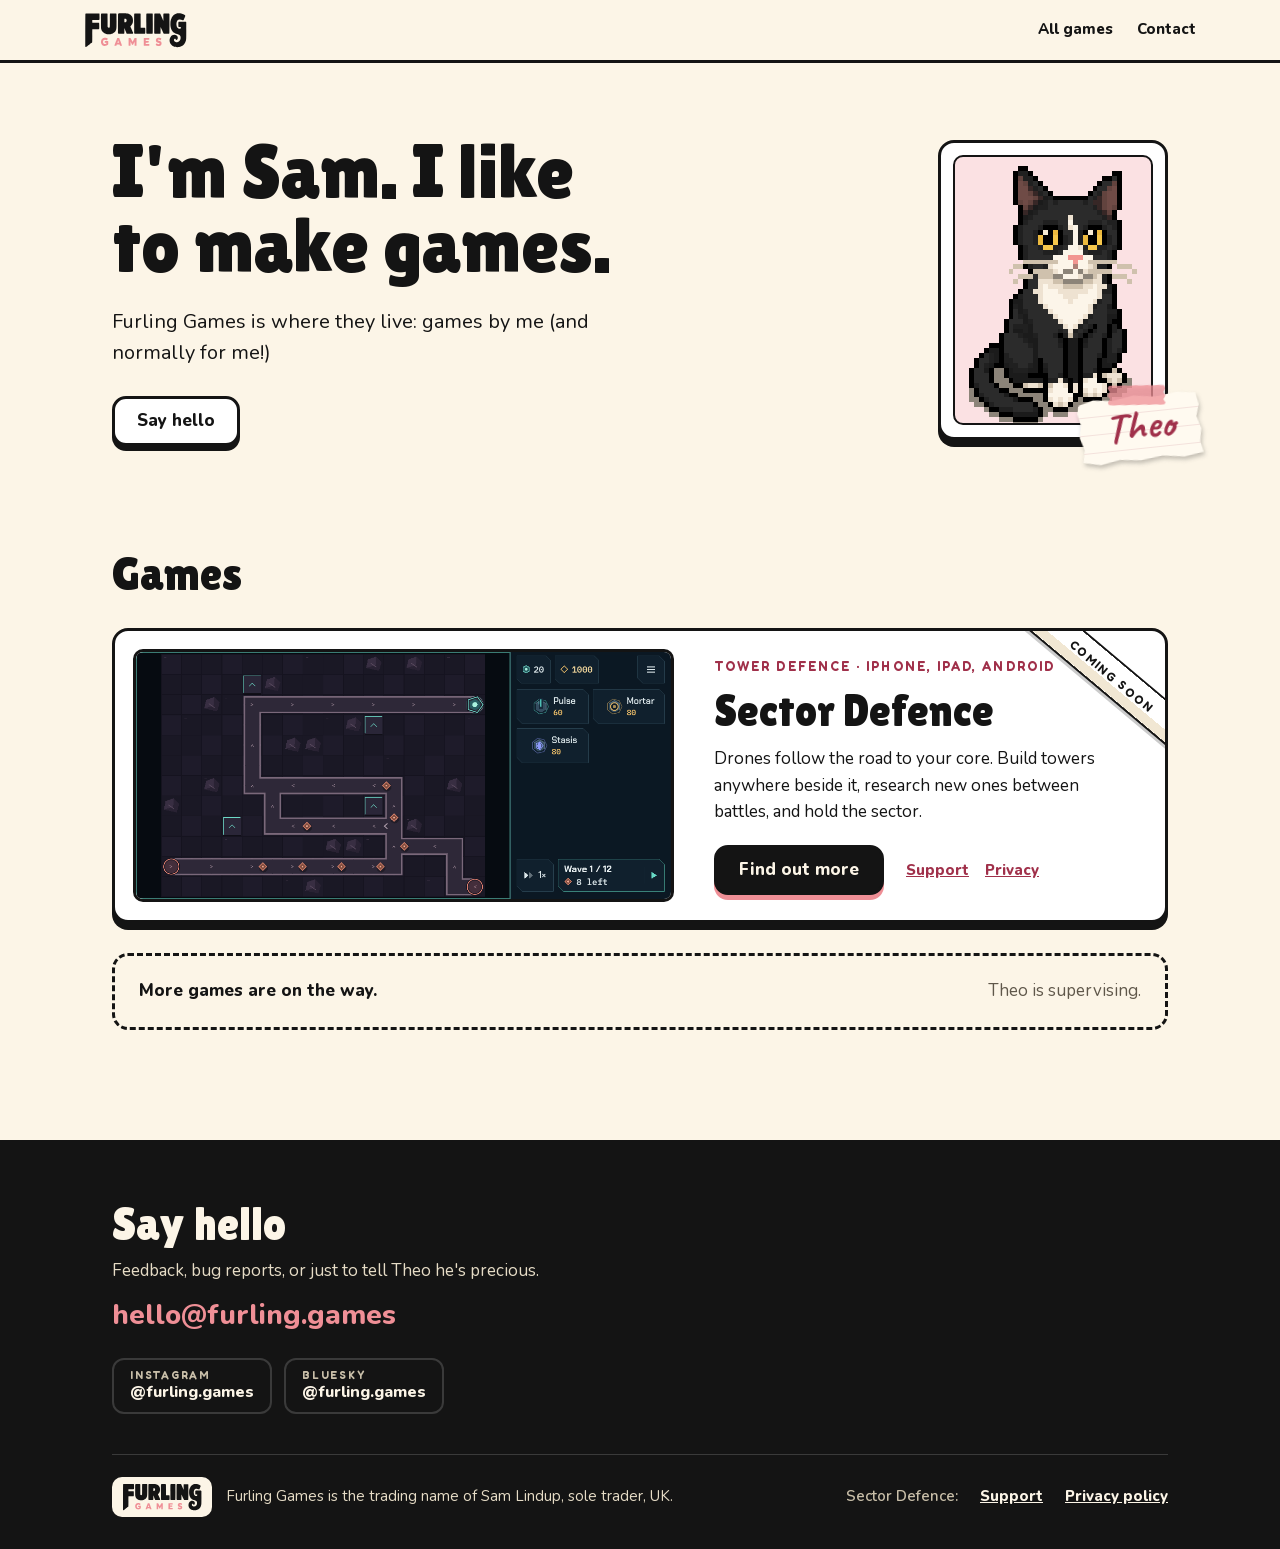
==== index.html @ 117f7cc8 "Add furling.games launch site Home page plus Sector Defence overview, support and privacy policy pag" ====
<!doctype html>
<html lang="en-GB">
<head>
<meta charset="utf-8">
<meta name="viewport" content="width=device-width, initial-scale=1">
<title>Furling Games</title>
<meta name="description" content="Furling Games is where Sam's games live, starting with Sector Defence, a tower defence game for iPhone, iPad and Android.">
<meta property="og:title" content="Furling Games">
<meta property="og:description" content="Games by Sam, starting with Sector Defence.">
<link rel="icon" href="favicon.png">
<link rel="apple-touch-icon" href="assets/img/apple-touch-icon.png">
<link rel="stylesheet" href="assets/css/fonts.css">
<link rel="stylesheet" href="assets/css/home.css">
</head>
<!-- Add class="launched" once Sector Defence is in the stores: the sash switches to "Out now". -->
<body>
<header class="bar">
  <div class="bar-in">
    <a href="./" aria-label="Furling Games home" aria-current="page"><img src="assets/brand/furling-wordmark.svg" alt="Furling Games"></a>
    <nav aria-label="Main"><a href="#games">All games</a><a href="#hello">Contact</a></nav>
  </div>
</header>

<main class="wrap">
  <section class="hero">
    <div class="hero-t">
      <h1 class="h">I'm Sam. I like to make games.</h1>
      <p class="lead">Furling Games is where they live: games by me (and normally for me!)</p>
      <div class="btns">
        <a class="bt" href="#hello">Say hello</a>
      </div>
    </div>
    <figure class="bx portrait">
      <div class="portrait-in">
        <img src="assets/img/theo.png" alt="Theo, a black and white tuxedo cat, drawn in pixel art" width="168" height="262">
      </div>
      <figcaption class="tag"><span class="hand">Theo</span></figcaption>
    </figure>
  </section>

  <section class="games" id="games">
    <h2 class="h sec-h">Games</h2>

    <article class="bx feat">
      <div class="sash if-out" aria-hidden="true"><b><i></i>Out now<i></i></b></div>
      <div class="sash soon if-soon" aria-hidden="true"><b>Coming soon</b></div>
      <a class="shot" href="sector-defence/" aria-label="Sector Defence"><img src="assets/img/sector-defence/battle-landscape.png" alt="A Sector Defence battle: drones following a winding road towards the core, with towers placed beside it" width="1040" height="480"></a>
      <div class="feat-t">
        <span class="lab">Tower defence · iPhone, iPad, Android</span>
        <h3 class="h feat-name">Sector Defence</h3>
        <p>Drones follow the road to your core. Build towers anywhere beside it, research new ones between battles, and hold the sector.</p>
        <div class="feat-links">
          <a class="bt bt-p" href="sector-defence/">Find out more</a>
          <span><a href="sector-defence/support/">Support</a><a href="sector-defence/privacy/">Privacy</a></span>
        </div>
      </div>
    </article>

    <div class="more">
      <b>More games are on the way.</b>
      <span>Theo is supervising.</span>
    </div>
  </section>
</main>

<footer class="ft" id="hello">
  <div class="wrap ft-in">
    <div class="hello">
      <h2 class="h sec-h">Say hello</h2>
      <p>Feedback, bug reports, or just to tell Theo he's precious.</p>
      <a class="mail" href="mailto:hello@furling.games">hello@furling.games</a>
      <nav class="socials" aria-label="Social">
        <a class="soc" href="https://www.instagram.com/furling.games/"><span class="lab">Instagram</span><b>@furling.games</b></a>
        <a class="soc" href="https://bsky.app/profile/furling.games"><span class="lab">Bluesky</span><b>@furling.games</b></a>
      </nav>
    </div>
    <div class="legal">
      <span class="legal-name"><span class="legal-mark"><img src="assets/brand/furling-wordmark.svg" alt="Furling Games"></span>Furling Games is the trading name of Sam Lindup, sole trader, UK.</span>
      <nav aria-label="Sector Defence">
        <span>Sector Defence:</span>
        <a href="sector-defence/support/">Support</a>
        <a href="sector-defence/privacy/">Privacy policy</a>
      </nav>
    </div>
  </div>
</footer>
</body>
</html>
---- assets/css/fonts.css ----
/* Self-hosted Google Fonts (SIL Open Font License 1.1), latin subset. */
@font-face{font-family:'Lilita One';font-style:normal;font-weight:400;font-display:swap;src:url(../fonts/lilita-one-400.woff2) format('woff2');unicode-range:U+0000-00FF, U+0131, U+0152-0153, U+02BB-02BC, U+02C6, U+02DA, U+02DC, U+0304, U+0308, U+0329, U+2000-206F, U+20AC, U+2122, U+2191, U+2193, U+2212, U+2215, U+FEFF, U+FFFD}
@font-face{font-family:'Fredoka';font-style:normal;font-weight:600;font-display:swap;src:url(../fonts/fredoka-600.woff2) format('woff2');unicode-range:U+0000-00FF, U+0131, U+0152-0153, U+02BB-02BC, U+02C6, U+02DA, U+02DC, U+0304, U+0308, U+0329, U+2000-206F, U+20AC, U+2122, U+2191, U+2193, U+2212, U+2215, U+FEFF, U+FFFD}
@font-face{font-family:'Nunito';font-style:normal;font-weight:400 800;font-display:swap;src:url(../fonts/nunito.woff2) format('woff2');unicode-range:U+0000-00FF, U+0131, U+0152-0153, U+02BB-02BC, U+02C6, U+02DA, U+02DC, U+0304, U+0308, U+0329, U+2000-206F, U+20AC, U+2122, U+2191, U+2193, U+2212, U+2215, U+FEFF, U+FFFD}
@font-face{font-family:'Caveat';font-style:normal;font-weight:700;font-display:swap;src:url(../fonts/caveat-700.woff2) format('woff2');unicode-range:U+0000-00FF, U+0131, U+0152-0153, U+02BB-02BC, U+02C6, U+02DA, U+02DC, U+0304, U+0308, U+0329, U+2000-206F, U+20AC, U+2122, U+2191, U+2193, U+2212, U+2215, U+FEFF, U+FFFD}
@font-face{font-family:'Chakra Petch';font-style:normal;font-weight:700;font-display:swap;src:url(../fonts/chakra-petch-700.woff2) format('woff2');unicode-range:U+0000-00FF, U+0131, U+0152-0153, U+02BB-02BC, U+02C6, U+02DA, U+02DC, U+0304, U+0308, U+0329, U+2000-206F, U+20AC, U+2122, U+2191, U+2193, U+2212, U+2215, U+FEFF, U+FFFD}
@font-face{font-family:'IBM Plex Sans';font-style:normal;font-weight:400 600;font-display:swap;src:url(../fonts/ibm-plex-sans.woff2) format('woff2');unicode-range:U+0000-00FF, U+0131, U+0152-0153, U+02BB-02BC, U+02C6, U+02DA, U+02DC, U+0304, U+0308, U+0329, U+2000-206F, U+20AC, U+2122, U+2191, U+2193, U+2212, U+2215, U+FEFF, U+FFFD}
@font-face{font-family:'IBM Plex Mono';font-style:normal;font-weight:600;font-display:swap;src:url(../fonts/ibm-plex-mono-600.woff2) format('woff2');unicode-range:U+0000-00FF, U+0131, U+0152-0153, U+02BB-02BC, U+02C6, U+02DA, U+02DC, U+0304, U+0308, U+0329, U+2000-206F, U+20AC, U+2122, U+2191, U+2193, U+2212, U+2215, U+FEFF, U+FFFD}
---- assets/css/home.css ----
/* Furling Games home: cream ground, keycap boxes, pink accent. */
*,*::before,*::after{box-sizing:border-box}
body{margin:0;background:#fcf5e7;color:#141414;font-family:'Nunito',system-ui,sans-serif;font-size:17px;line-height:1.55}
a{color:#a0304a}a:hover{color:#141414}
img{max-width:100%}
.wrap{max-width:1120px;margin:0 auto;padding:0 32px}
.h{font-family:'Lilita One','Arial Rounded MT Bold',sans-serif;font-weight:400}
.lab{font-family:'Fredoka',sans-serif;font-weight:600;letter-spacing:.16em;text-transform:uppercase;font-size:13px}
.hand{font-family:'Caveat','Comic Sans MS',cursive;font-weight:700;color:#a0304a}
.bx{background:#fff;border:3px solid #141414;border-radius:16px;box-shadow:0 7px 0 #141414}

/* buttons */
.bt{display:inline-flex;align-items:center;gap:10px;min-height:50px;padding:0 22px;border:3px solid #141414;border-radius:14px;box-shadow:0 5px 0 #141414;background:#fff;color:#141414;font-weight:800;font-size:17px;text-decoration:none;white-space:nowrap}
.bt:hover{color:#141414;transform:translateY(2px);box-shadow:0 3px 0 #141414}
.bt-p{background:#141414;color:#fcf5e7;box-shadow:0 5px 0 #ef8f96}
.bt-p:hover{color:#fcf5e7;box-shadow:0 3px 0 #ef8f96}

/* top bar (shared with the game pages) */
.bar{background:#fcf5e7;border-bottom:3px solid #141414}
.bar-in{max-width:1160px;margin:0 auto;padding:8px 24px;display:flex;flex-wrap:wrap;align-items:center;justify-content:space-between;gap:12px}
.bar a{color:#141414;text-decoration:none;font-family:'Nunito',sans-serif;font-weight:800;font-size:15px;min-height:44px;display:flex;align-items:center}
.bar a:hover{color:#a0304a}
.bar img{height:36px;width:auto;display:block}
.bar nav{display:flex;flex-wrap:wrap;gap:24px}

/* hero */
.hero{display:flex;flex-wrap:wrap;align-items:center;gap:48px;padding-top:72px}
.hero-t{flex:999 1 440px;min-width:0;display:flex;flex-direction:column;gap:22px}
.hero h1{margin:0;font-size:76px;line-height:.98;text-wrap:balance}
.lead{margin:0;font-size:20px;line-height:1.55;max-width:42ch}
.btns{display:flex;flex-wrap:wrap;gap:16px;padding-top:6px}
.portrait{flex:0 0 auto;margin:0 auto;padding:12px;position:relative}
.portrait-in{width:200px;height:270px;border-radius:10px;background:#fbe1e3;border:2px solid #141414;display:flex;align-items:flex-end;justify-content:center;overflow:hidden}
.portrait-in img{width:168px;height:auto;display:block;image-rendering:pixelated;margin-bottom:-4px}

/* paper scrap: torn edges via clip-path on the inner span, so the shadow sits on the wrapper */
.tag{position:absolute;bottom:-24px;right:-36px;rotate:-6deg;filter:drop-shadow(1px 3px 2px rgba(20,20,20,.25))}
.tag span{position:relative;display:block;font-size:42px;line-height:1;padding:10px 26px 14px;background:repeating-linear-gradient(transparent 0 17px,rgba(160,48,74,.12) 17px 18px),#fffaf0;
  clip-path:polygon(2% 7%,14% 1%,30% 5%,47% 0,65% 5%,83% 1%,98% 5%,100% 23%,97% 41%,100% 60%,98% 79%,100% 96%,84% 100%,66% 95%,48% 99%,31% 95%,15% 100%,1% 94%,3% 75%,0 56%,2% 37%,0 19%)}
.tag::before{content:"";position:absolute;z-index:1;top:-10px;left:50%;width:58px;height:20px;margin-left:-29px;rotate:5deg;background:rgba(239,143,150,.75);
  clip-path:polygon(3% 0,97% 0,100% 18%,96% 36%,100% 54%,96% 72%,100% 90%,97% 100%,3% 100%,0 86%,4% 68%,0 50%,4% 32%,0 14%)}

/* games */
.games{display:flex;flex-direction:column;gap:30px;padding-top:104px}
.sec-h{margin:0;font-size:46px;line-height:1.05}
.feat{position:relative;overflow:hidden;display:flex;flex-wrap:wrap;align-items:center;gap:32px;padding:18px}
.shot{flex:1 1 420px;min-width:0;border:3px solid #141414;border-radius:10px;overflow:hidden;background:#08141d}
.shot img{display:block;width:100%;height:auto}
.feat-t{flex:1 1 320px;min-width:0;display:flex;flex-direction:column;gap:12px;align-items:flex-start;padding:6px 8px}
.feat-t .lab{color:#a0304a}
.feat-name{margin:0;font-size:44px;line-height:1.05}
.feat-t p{margin:0;max-width:40ch}
.feat-links{display:flex;flex-wrap:wrap;align-items:center;gap:14px 22px;padding-top:8px}
.feat-links span{display:flex;gap:16px;font-weight:800;font-size:15px}
.more{border:3px dashed #141414;border-radius:16px;padding:22px 24px;display:flex;flex-wrap:wrap;align-items:center;justify-content:space-between;gap:10px 24px}
.more b{font-weight:800}
.more span{color:#5f574a}

/* launch switch: add class="launched" to <body> once Sector Defence is in the stores */
body:not(.launched) .if-out{display:none}
body.launched .if-soon{display:none}

/* status sash: red and gold once a game is out, plain white before */
.sash{position:absolute;top:30px;right:-58px;rotate:40deg;z-index:2;pointer-events:none}
.sash b{display:block;position:relative;overflow:hidden;white-space:nowrap;text-align:center;font-family:'Fredoka',sans-serif;font-weight:600;font-size:12px;letter-spacing:.13em;text-transform:uppercase;line-height:12px;padding:10px 58px;
  --b1:#e3485c;--b2:#c8263d;--b3:#a81a31;--tr1:#f6c94c;--tr2:#b57f22;color:#fff4cf;text-shadow:2px 2px 0 #6e0f20;
  background:linear-gradient(90deg,var(--tr1) 0 4px,var(--tr2) 4px 8px) 0 0/8px 3px repeat-x,linear-gradient(90deg,var(--tr2) 0 4px,var(--tr1) 4px 8px) 0 100%/8px 3px repeat-x,linear-gradient(var(--b1) 0 34%,var(--b2) 34% 70%,var(--b3) 70%);
  box-shadow:0 -2px 0 #141414,0 2px 0 #141414,0 5px 0 rgba(20,20,20,.22)}
.sash b i{display:inline-block;width:6px;height:6px;background:#f6c94c;rotate:45deg;margin:0 8px;vertical-align:1px;box-shadow:0 0 0 2px #6e0f20}
.sash.soon b{--b1:#fff;--b2:#fff;--b3:#f1e7d3;--tr1:transparent;--tr2:transparent;color:#141414;text-shadow:none}
.sash.soon b i{display:none}
.sash b::after{content:"";position:absolute;top:0;bottom:0;left:-40px;width:16px;background:rgba(255,255,255,.5);transform:skewX(-20deg)}
@keyframes shine{from{left:-40px}to{left:calc(100% + 40px)}}
.feat:hover .sash b::after{animation:shine .7s ease-out}

/* footer */
.ft{background:#141414;color:#fcf5e7;margin-top:110px}
.ft a{color:#fcf5e7}.ft a:hover{color:#ef8f96}
.ft-in{padding-top:60px;padding-bottom:32px;display:flex;flex-direction:column;gap:40px}
.hello{display:flex;flex-direction:column;gap:10px}
.hello p{margin:0;color:#e6dcc6}
.mail{font-size:28px;font-weight:800;text-decoration:none}
.ft a.mail{color:#ef8f96}
.socials{display:flex;flex-wrap:wrap;gap:12px;padding-top:10px}
.soc{display:inline-flex;flex-direction:column;justify-content:center;min-height:56px;padding:6px 16px;border:2px solid #3a3a3a;border-radius:12px;text-decoration:none;line-height:1.3}
.soc:hover{border-color:#ef8f96}
.soc .lab{font-size:11px;color:#c9bfa9}
.soc b{font-weight:800;font-size:16px}
.legal{display:flex;flex-wrap:wrap;justify-content:space-between;align-items:center;gap:14px 28px;padding-top:22px;border-top:1px solid #3a3a3a;font-size:15px;color:#e6dcc6}
.legal-name{display:flex;align-items:center;gap:14px}
.legal-mark{background:#fcf5e7;border-radius:10px;padding:6px 10px;line-height:0}
.legal-mark img{height:28px;width:auto}
.legal nav{display:flex;flex-wrap:wrap;gap:8px 22px;font-weight:800}
.legal nav span{font-weight:600;color:#c9bfa9}

@media (prefers-reduced-motion:reduce){.feat:hover .sash b::after{animation:none}.bt:hover{transform:none}}
@media (max-width:720px){
  .wrap{padding:0 16px}
  .bar-in{padding-left:16px;padding-right:16px}
  .hero{padding-top:44px;gap:36px}
  .hero h1{font-size:50px}
  .portrait{margin-bottom:12px}
  .tag{right:-16px}
  .sec-h{font-size:38px}
  .feat-name{font-size:36px}
  .mail{font-size:22px}
}
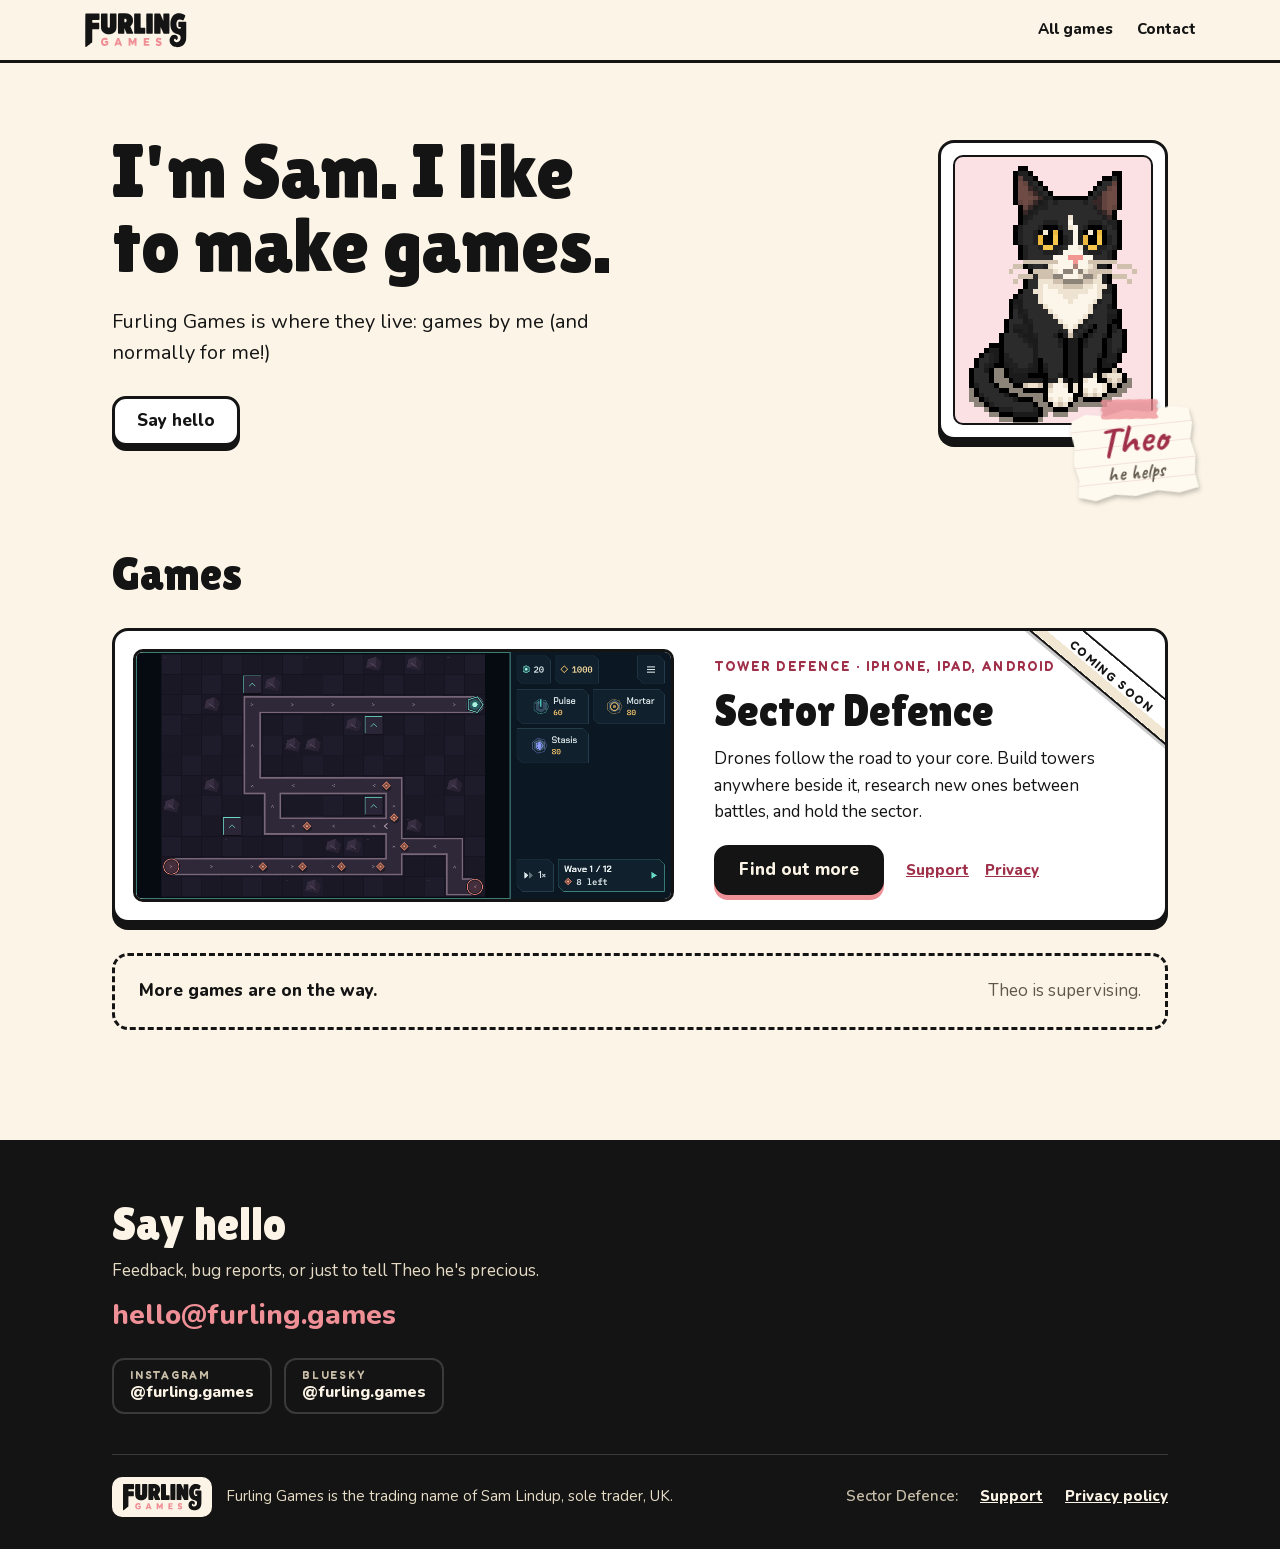
==== commit 88135300: "Mobile polish for Sector Defence and home pages - Sector Defence: more room above the game name on m" ====
--- a/index.html
+++ b/index.html
@@ -34,7 +34,7 @@
       <div class="portrait-in">
         <img src="assets/img/theo.png" alt="Theo, a black and white tuxedo cat, drawn in pixel art" width="168" height="262">
       </div>
-      <figcaption class="tag"><span class="hand">Theo</span></figcaption>
+      <figcaption class="tag"><span class="hand">Theo<small>he helps</small></span></figcaption>
     </figure>
   </section>
 
--- a/assets/css/home.css
+++ b/assets/css/home.css
@@ -34,9 +34,10 @@
 .portrait-in img{width:168px;height:auto;display:block;image-rendering:pixelated;margin-bottom:-4px}
 
 /* paper scrap: torn edges via clip-path on the inner span, so the shadow sits on the wrapper */
-.tag{position:absolute;bottom:-24px;right:-36px;rotate:-6deg;filter:drop-shadow(1px 3px 2px rgba(20,20,20,.25))}
+.tag{position:absolute;bottom:-60px;right:-30px;rotate:-6deg;filter:drop-shadow(1px 3px 2px rgba(20,20,20,.25))}
 .tag span{position:relative;display:block;font-size:42px;line-height:1;padding:10px 26px 14px;background:repeating-linear-gradient(transparent 0 17px,rgba(160,48,74,.12) 17px 18px),#fffaf0;
   clip-path:polygon(2% 7%,14% 1%,30% 5%,47% 0,65% 5%,83% 1%,98% 5%,100% 23%,97% 41%,100% 60%,98% 79%,100% 96%,84% 100%,66% 95%,48% 99%,31% 95%,15% 100%,1% 94%,3% 75%,0 56%,2% 37%,0 19%)}
+.tag small{display:block;margin-top:2px;font-size:20px;color:#5f574a;text-align:center}
 .tag::before{content:"";position:absolute;z-index:1;top:-10px;left:50%;width:58px;height:20px;margin-left:-29px;rotate:5deg;background:rgba(239,143,150,.75);
   clip-path:polygon(3% 0,97% 0,100% 18%,96% 36%,100% 54%,96% 72%,100% 90%,97% 100%,3% 100%,0 86%,4% 68%,0 50%,4% 32%,0 14%)}
 
@@ -95,7 +96,7 @@
 
 @media (prefers-reduced-motion:reduce){.feat:hover .sash b::after{animation:none}.bt:hover{transform:none}}
 @media (max-width:720px){
-  .wrap{padding:0 16px}
+  .wrap{padding-left:16px;padding-right:16px}
   .bar-in{padding-left:16px;padding-right:16px}
   .hero{padding-top:44px;gap:36px}
   .hero h1{font-size:50px}
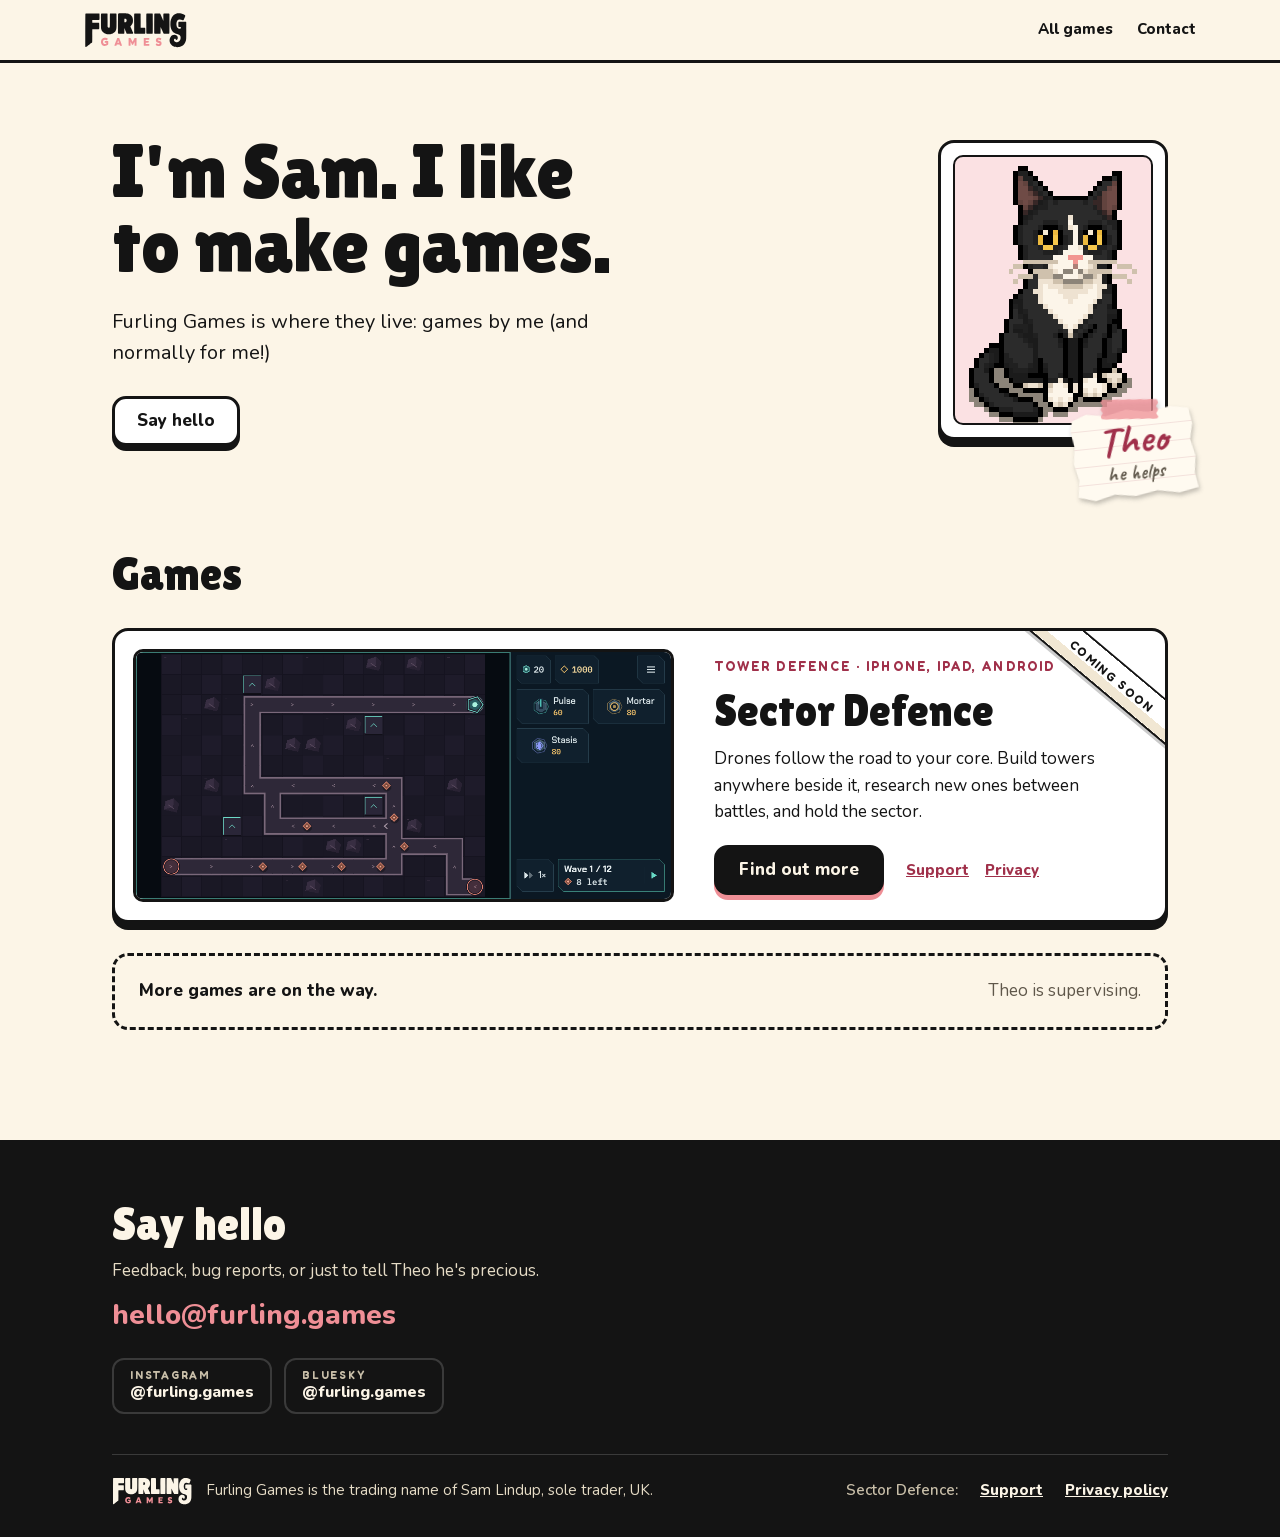
==== commit 7e3e07c8: "Add a dark-background wordmark and use it in the home footer - New assets/brand/furling-wordmark-on-" ====
--- a/index.html
+++ b/index.html
@@ -75,7 +75,7 @@
       </nav>
     </div>
     <div class="legal">
-      <span class="legal-name"><span class="legal-mark"><img src="assets/brand/furling-wordmark.svg" alt="Furling Games"></span>Furling Games is the trading name of Sam Lindup, sole trader, UK.</span>
+      <span class="legal-name"><span class="legal-mark"><img src="assets/brand/furling-wordmark-on-dark.svg" alt="Furling Games"></span>Furling Games is the trading name of Sam Lindup, sole trader, UK.</span>
       <nav aria-label="Sector Defence">
         <span>Sector Defence:</span>
         <a href="sector-defence/support/">Support</a>
--- a/assets/css/home.css
+++ b/assets/css/home.css
@@ -89,7 +89,7 @@
 .soc b{font-weight:800;font-size:16px}
 .legal{display:flex;flex-wrap:wrap;justify-content:space-between;align-items:center;gap:14px 28px;padding-top:22px;border-top:1px solid #3a3a3a;font-size:15px;color:#e6dcc6}
 .legal-name{display:flex;align-items:center;gap:14px}
-.legal-mark{background:#fcf5e7;border-radius:10px;padding:6px 10px;line-height:0}
+.legal-mark{line-height:0}
 .legal-mark img{height:28px;width:auto}
 .legal nav{display:flex;flex-wrap:wrap;gap:8px 22px;font-weight:800}
 .legal nav span{font-weight:600;color:#c9bfa9}
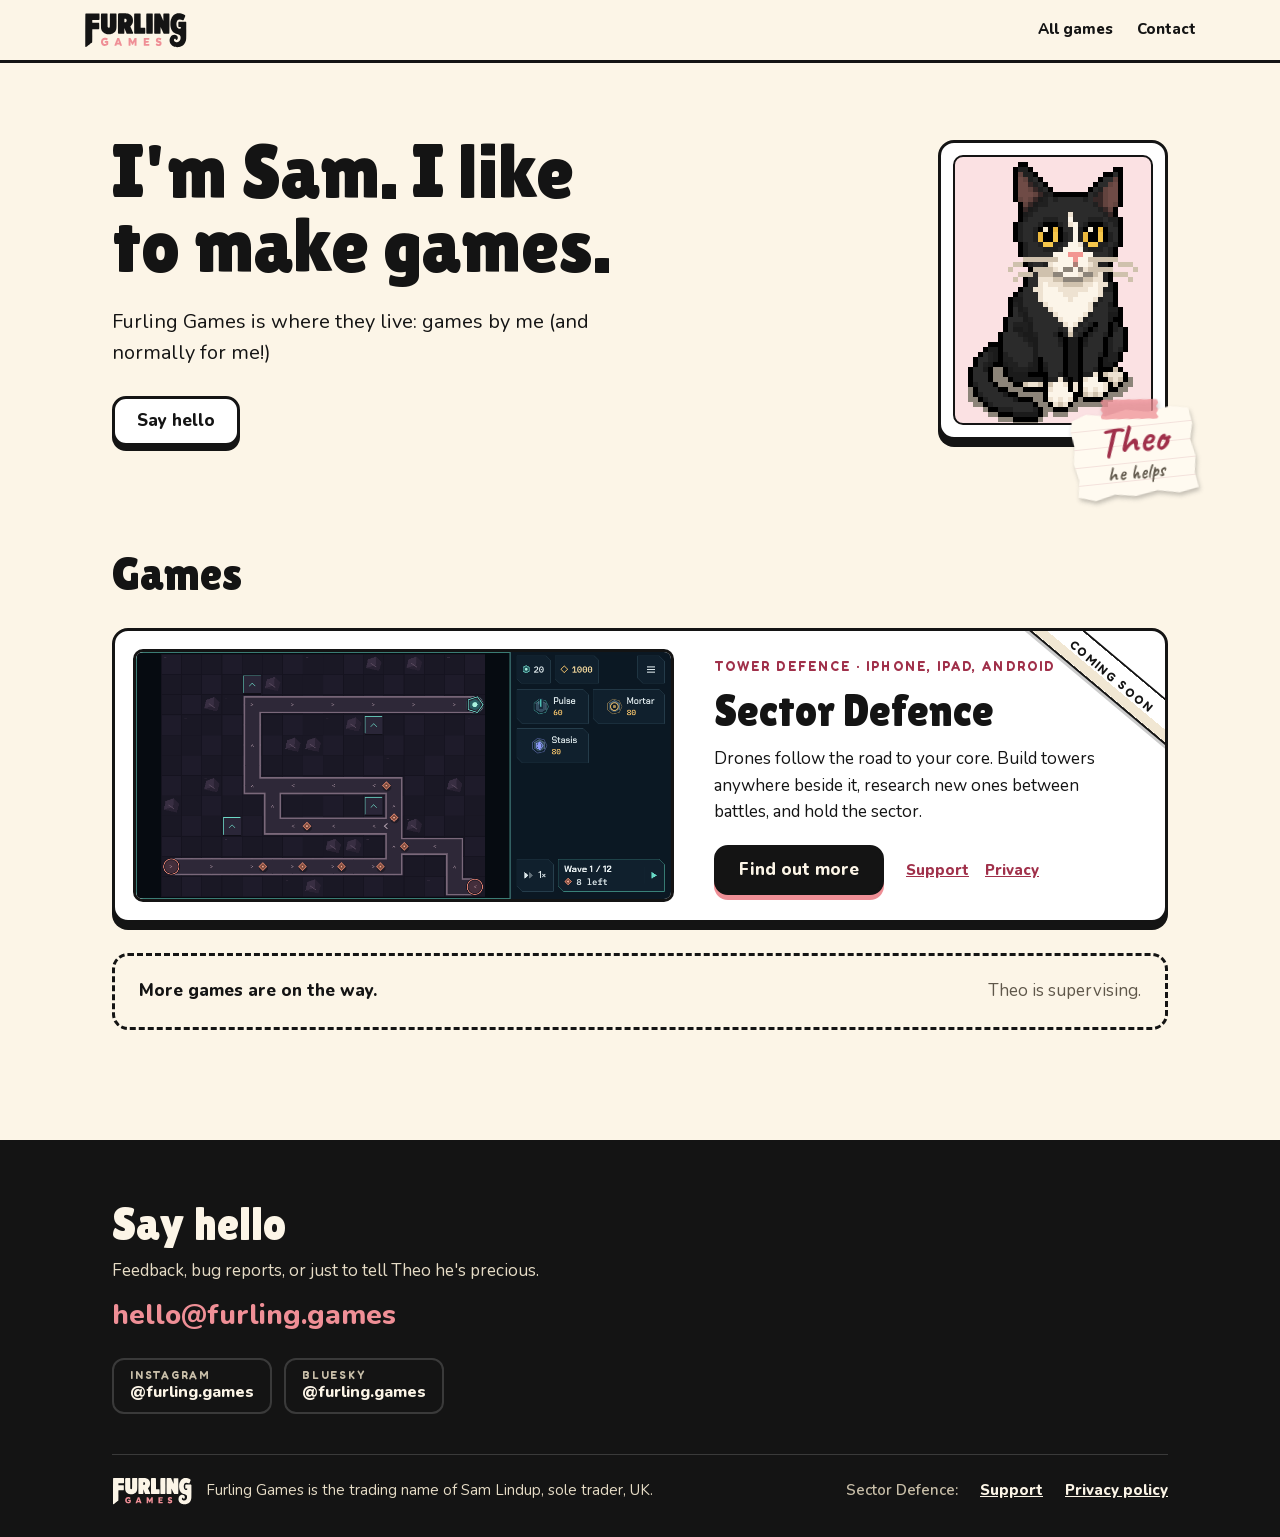
==== commit 30d73dcd: "Follow the brand kit: Theo at 5x, game navy, drop stale brand copies - Theo's portrait (home and 404" ====
--- a/index.html
+++ b/index.html
@@ -32,7 +32,7 @@
     </div>
     <figure class="bx portrait">
       <div class="portrait-in">
-        <img src="assets/img/theo.png" alt="Theo, a black and white tuxedo cat, drawn in pixel art" width="168" height="262">
+        <img src="assets/img/theo.png" alt="Theo, a black and white tuxedo cat, drawn in pixel art" width="170" height="265">
       </div>
       <figcaption class="tag"><span class="hand">Theo<small>he helps</small></span></figcaption>
     </figure>
--- a/assets/css/home.css
+++ b/assets/css/home.css
@@ -31,7 +31,7 @@
 .btns{display:flex;flex-wrap:wrap;gap:16px;padding-top:6px}
 .portrait{flex:0 0 auto;margin:0 auto;padding:12px;position:relative}
 .portrait-in{width:200px;height:270px;border-radius:10px;background:#fbe1e3;border:2px solid #141414;display:flex;align-items:flex-end;justify-content:center;overflow:hidden}
-.portrait-in img{width:168px;height:auto;display:block;image-rendering:pixelated;margin-bottom:-4px}
+.portrait-in img{width:170px;height:auto;display:block;image-rendering:pixelated;margin-bottom:-4px}
 
 /* paper scrap: torn edges via clip-path on the inner span, so the shadow sits on the wrapper */
 .tag{position:absolute;bottom:-60px;right:-30px;rotate:-6deg;filter:drop-shadow(1px 3px 2px rgba(20,20,20,.25))}
@@ -45,7 +45,7 @@
 .games{display:flex;flex-direction:column;gap:30px;padding-top:104px}
 .sec-h{margin:0;font-size:46px;line-height:1.05}
 .feat{position:relative;overflow:hidden;display:flex;flex-wrap:wrap;align-items:center;gap:32px;padding:18px}
-.shot{flex:1 1 420px;min-width:0;border:3px solid #141414;border-radius:10px;overflow:hidden;background:#08141d}
+.shot{flex:1 1 420px;min-width:0;border:3px solid #141414;border-radius:10px;overflow:hidden;background:#08131d}
 .shot img{display:block;width:100%;height:auto}
 .feat-t{flex:1 1 320px;min-width:0;display:flex;flex-direction:column;gap:12px;align-items:flex-start;padding:6px 8px}
 .feat-t .lab{color:#a0304a}
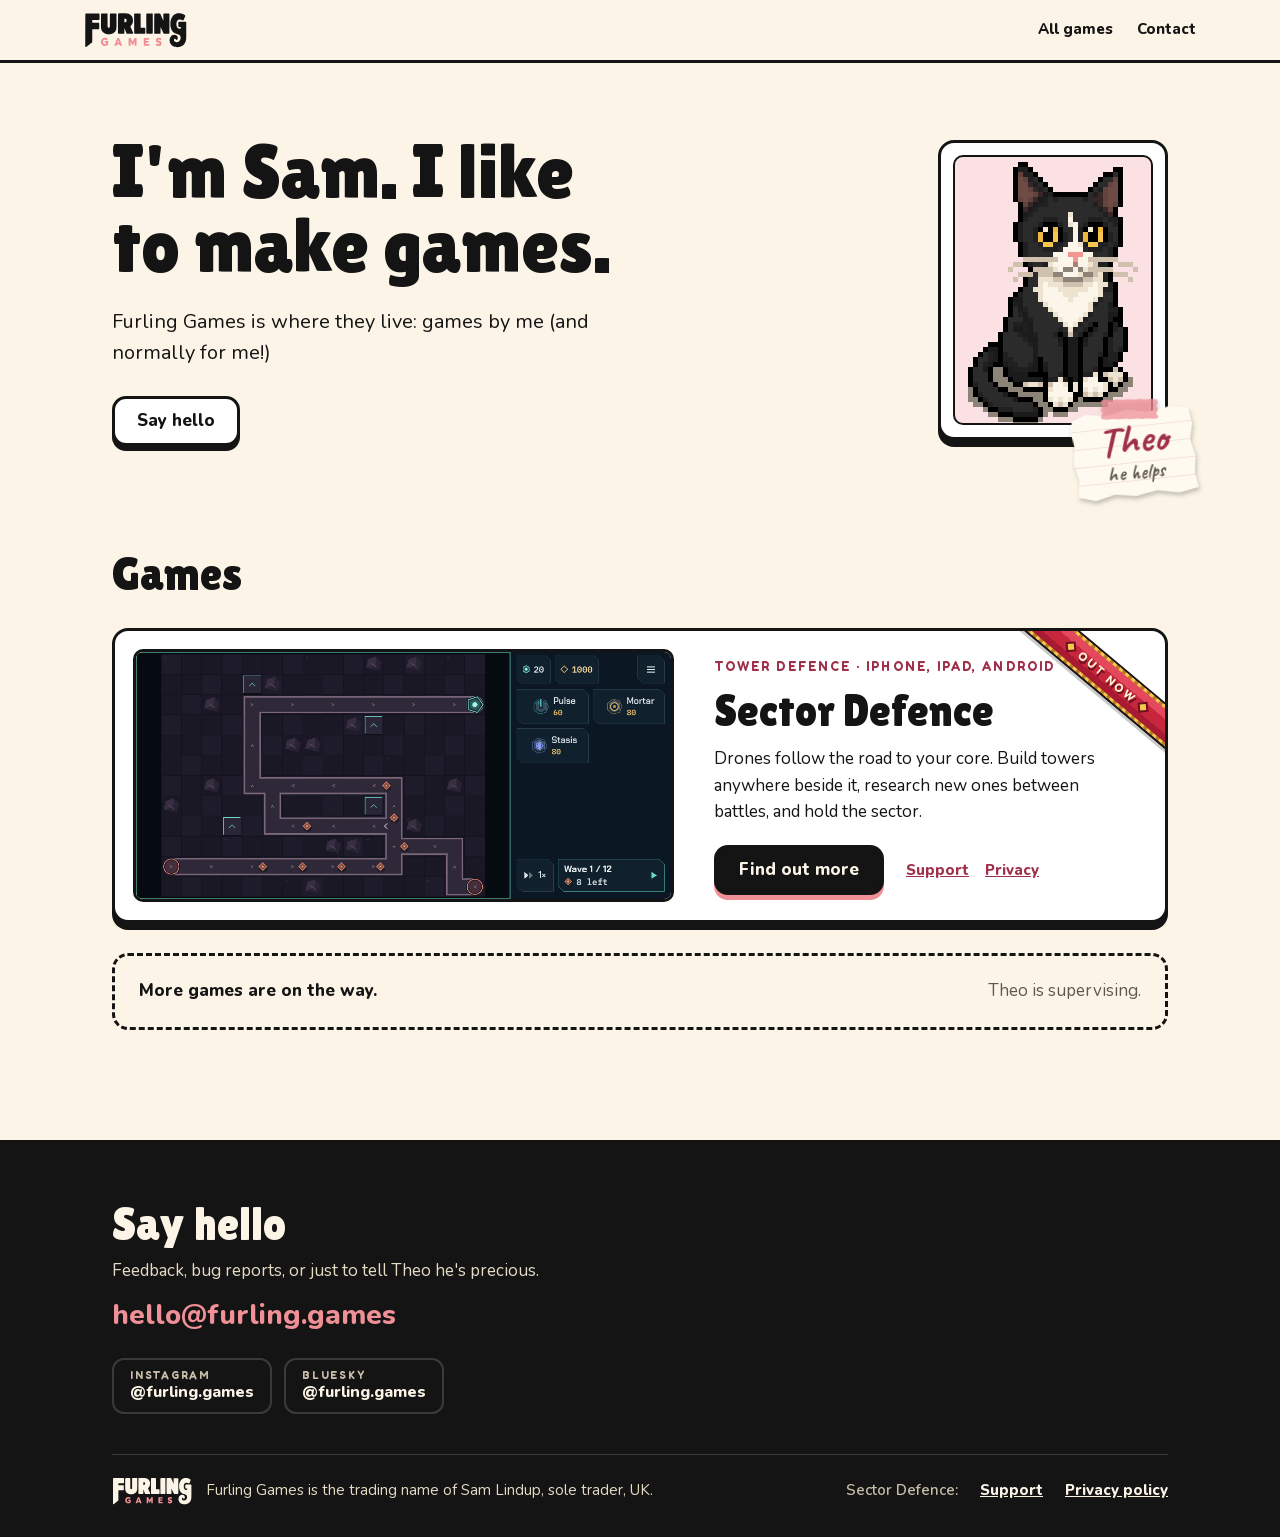
==== commit 477f49bc: "Sector Defence: App Store link live, Android closed beta via the group - App Store button links to t" ====
--- a/index.html
+++ b/index.html
@@ -12,8 +12,8 @@
 <link rel="stylesheet" href="assets/css/fonts.css">
 <link rel="stylesheet" href="assets/css/home.css">
 </head>
-<!-- Add class="launched" once Sector Defence is in the stores: the sash switches to "Out now". -->
-<body>
+<!-- class="launched": the Sector Defence sash says "Out now" instead of "Coming soon". -->
+<body class="launched">
 <header class="bar">
   <div class="bar-in">
     <a href="./" aria-label="Furling Games home" aria-current="page"><img src="assets/brand/furling-wordmark.svg" alt="Furling Games"></a>
